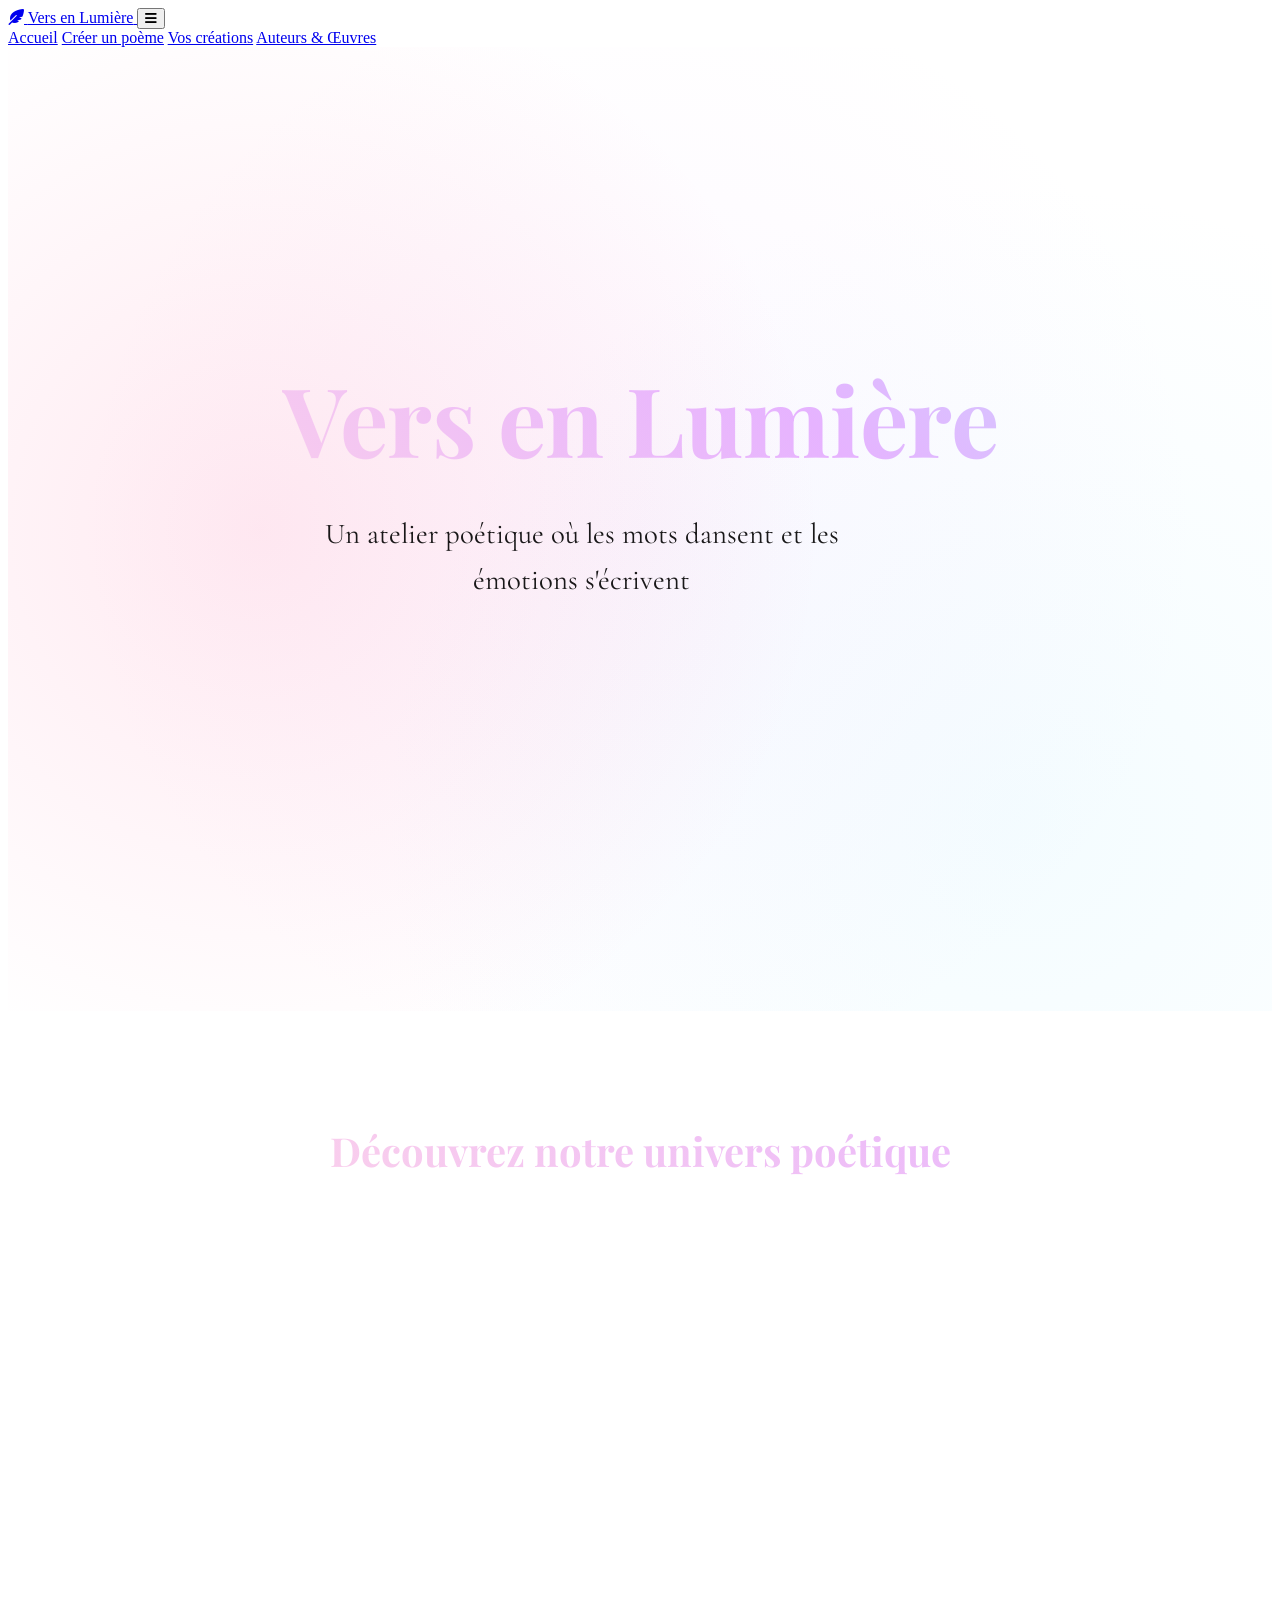
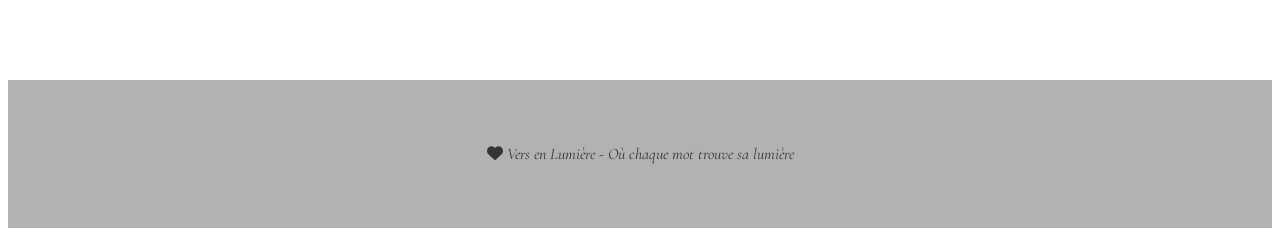
==== index/index.html @ 9b48770a "adding files" ====
<!DOCTYPE html>
<html lang="fr">
<head>
    <meta charset="UTF-8">
    <meta name="viewport" content="width=device-width, initial-scale=1.0">
    <title>Vers en Lumière - Atelier Poétique</title>
    <link rel="preconnect" href="https://fonts.googleapis.com">
    <link rel="preconnect" href="https://fonts.gstatic.com" crossorigin>
    <link href="https://fonts.googleapis.com/css2?family=Playfair+Display:wght@400;500;600;700&family=Cormorant+Garamond:ital,wght@0,400;0,600;1,400&family=Dancing+Script:wght@400;700&display=swap" rel="stylesheet">
    <link rel="stylesheet" href="css/style.css">
    <link rel="stylesheet" href="https://cdnjs.cloudflare.com/ajax/libs/font-awesome/6.4.0/css/all.min.css">
    <style>
        /* Styles spécifiques à la page d'accueil */
        .hero {
            min-height: 100vh;
            display: flex;
            flex-direction: column;
            justify-content: center;
            align-items: center;
            text-align: center;
            padding: 2rem;
            position: relative;
            overflow: hidden;
        }

        .hero::before {
            content: '';
            position: absolute;
            top: 0;
            left: 0;
            right: 0;
            bottom: 0;
            background: 
                radial-gradient(circle at 20% 50%, rgba(255, 107, 157, 0.15) 0%, transparent 50%),
                radial-gradient(circle at 80% 80%, rgba(179, 236, 255, 0.15) 0%, transparent 50%),
                radial-gradient(circle at 50% 50%, rgba(230, 179, 255, 0.1) 0%, transparent 70%);
            animation: heroPulse 8s ease-in-out infinite;
        }

        @keyframes heroPulse {
            0%, 100% { opacity: 0.8; transform: scale(1); }
            50% { opacity: 1; transform: scale(1.05); }
        }

        .hero-content {
            position: relative;
            z-index: 2;
            animation: fadeInUp 1.5s ease-out;
        }

        .title {
            font-family: 'Playfair Display', serif;
            font-size: clamp(3rem, 8vw, 6rem);
            background: linear-gradient(45deg, #ffd6e7, #e6b3ff, #b3ecff, #ffd6e7);
            background-size: 300% 300%;
            -webkit-background-clip: text;
            -webkit-text-fill-color: transparent;
            background-clip: text;
            margin-bottom: 1rem;
            animation: gradientShift 5s ease infinite, glow 3s ease-in-out infinite alternate;
        }

        @keyframes gradientShift {
            0% { background-position: 0% 50%; }
            50% { background-position: 100% 50%; }
            100% { background-position: 0% 50%; }
        }

        .subtitle {
            font-family: 'Cormorant Garamond', serif;
            font-size: clamp(1.2rem, 3vw, 1.8rem);
            margin-bottom: 3rem;
            opacity: 0.9;
            max-width: 600px;
            line-height: 1.6;
        }

        .hero-quote {
            font-family: 'Dancing Script', cursive;
            font-size: 1.5rem;
            color: #e6b3ff;
            margin-bottom: 3rem;
            opacity: 0;
            animation: fadeInUp 1s ease-out 0.5s forwards;
        }

        .hero-buttons {
            display: flex;
            gap: 2rem;
            flex-wrap: wrap;
            justify-content: center;
            opacity: 0;
            animation: fadeInUp 1s ease-out 1s forwards;
        }

        .btn {
            padding: 1rem 2.5rem;
            font-size: 1.1rem;
            border: none;
            border-radius: 50px;
            cursor: pointer;
            font-family: 'Cormorant Garamond', serif;
            font-weight: 600;
            transition: all 0.4s cubic-bezier(0.4, 0, 0.2, 1);
            position: relative;
            overflow: hidden;
            text-decoration: none;
            display: inline-block;
        }

        .btn::before {
            content: '';
            position: absolute;
            top: 0;
            left: -100%;
            width: 100%;
            height: 100%;
            background: linear-gradient(90deg, transparent, rgba(255,255,255,0.3), transparent);
            transition: left 0.6s;
        }

        .btn:hover::before {
            left: 100%;
        }

        .btn.primary {
            background: linear-gradient(45deg, #ff6b9d, #c44569);
            color: white;
            box-shadow: 0 10px 30px rgba(255,107,157,0.4);
        }

        .btn.primary:hover {
            transform: translateY(-3px) scale(1.05);
            box-shadow: 0 20px 40px rgba(255,107,157,0.6);
        }

        .btn.secondary {
            background: rgba(255,255,255,0.1);
            color: #f0e6f6;
            backdrop-filter: blur(10px);
            border: 1px solid rgba(255,255,255,0.2);
        }

        .btn.secondary:hover {
            background: rgba(255,255,255,0.2);
            transform: translateY(-3px);
        }

        /* Particules flottantes */
        .particles {
            position: fixed;
            top: 0;
            left: 0;
            width: 100%;
            height: 100%;
            pointer-events: none;
            z-index: 1;
        }

        .particle {
            position: absolute;
            width: 4px;
            height: 4px;
            background: rgba(255, 255, 255, 0.5);
            border-radius: 50%;
            animation: float 15s infinite;
        }

        @keyframes float {
            0%, 100% {
                transform: translateY(100vh) rotate(0deg);
                opacity: 0;
            }
            10% {
                opacity: 1;
            }
            90% {
                opacity: 1;
            }
            100% {
                transform: translateY(-100vh) rotate(720deg);
                opacity: 0;
            }
        }

        /* Section features */
        .features {
            padding: 5rem 2rem;
            max-width: 1200px;
            margin: 0 auto;
        }

        .features-title {
            text-align: center;
            font-family: 'Playfair Display', serif;
            font-size: 2.5rem;
            margin-bottom: 3rem;
            background: linear-gradient(45deg, #ffd6e7, #e6b3ff);
            -webkit-background-clip: text;
            -webkit-text-fill-color: transparent;
            background-clip: text;
        }

        .features-grid {
            display: grid;
            grid-template-columns: repeat(auto-fit, minmax(280px, 1fr));
            gap: 2rem;
        }

        .feature-card {
            background: rgba(255,255,255,0.05);
            backdrop-filter: blur(20px);
            border-radius: 20px;
            padding: 2.5rem;
            border: 1px solid rgba(255,255,255,0.1);
            transition: all 0.4s ease;
            text-align: center;
            cursor: pointer;
            text-decoration: none;
            color: inherit;
            display: block;
        }

        .feature-card:hover {
            transform: translateY(-10px);
            box-shadow: 0 20px 40px rgba(255,255,255,0.1);
            border-color: rgba(255, 214, 231, 0.3);
        }

        .feature-icon {
            font-size: 3rem;
            margin-bottom: 1.5rem;
            display: inline-block;
            animation: iconFloat 3s ease-in-out infinite;
        }

        @keyframes iconFloat {
            0%, 100% { transform: translateY(0); }
            50% { transform: translateY(-10px); }
        }

        .feature-card h3 {
            font-family: 'Playfair Display', serif;
            font-size: 1.5rem;
            margin-bottom: 1rem;
            color: #ffd6e7;
        }

        .feature-card p {
            opacity: 0.8;
            line-height: 1.6;
        }

        /* Footer */
        footer {
            text-align: center;
            padding: 3rem 2rem;
            background: rgba(0,0,0,0.3);
            margin-top: 3rem;
        }

        footer p {
            opacity: 0.7;
            font-style: italic;
            font-family: 'Cormorant Garamond', serif;
        }

        /* Responsive */
        @media (max-width: 768px) {
            .hero-buttons {
                flex-direction: column;
                align-items: center;
            }
            
            .btn {
                width: 100%;
                max-width: 300px;
            }
        }
    </style>
</head>
<body>
    <!-- Particules d'ambiance -->
    <div class="particles" id="particles"></div>

    <!-- Navigation -->
    <nav class="navbar">
        <div class="nav-container">
            <a href="index.html" class="logo">
                <i class="fas fa-feather-alt"></i>
                <span>Vers en Lumière</span>
            </a>
            <button class="nav-toggle" onclick="toggleNav()">
                <i class="fas fa-bars"></i>
            </button>
            <div class="nav-links" id="navLinks">
                <a href="index.html" class="nav-link active">Accueil</a>
                <a href="pages/creation.html" class="nav-link">Créer un poème</a>
                <a href="pages/vos-creations.html" class="nav-link">Vos créations</a>
                <a href="pages/auteurs.html" class="nav-link">Auteurs & Œuvres</a>
            </div>
        </div>
    </nav>

    <!-- Hero Section -->
    <section class="hero">
        <div class="hero-content">
            <h1 class="title">Vers en Lumière</h1>
            <p class="subtitle">Un atelier poétique où les mots dansent et les émotions s'écrivent</p>
            <p class="hero-quote">"La poésie est la vie même, elle n'est pas quelque chose de séparé."</p>
            <div class="hero-buttons">
                <a href="pages/creation.html" class="btn primary">
                    <i class="fas fa-pen-fancy"></i> Commencer à écrire
                </a>
                <a href="pages/auteurs.html" class="btn secondary">
                    <i class="fas fa-book-open"></i> Explorer les classiques
                </a>
            </div>
        </div>
    </section>

    <!-- Features Section -->
    <section class="features">
        <h2 class="features-title">Découvrez notre univers poétique</h2>
        <div class="features-grid">
            <a href="pages/creation.html" class="feature-card">
                <div class="feature-icon">✍️</div>
                <h3>Créer</h3>
                <p>Donnez vie à vos émotions à travers des vers uniques. Notre espace d'écriture vous accompagne dans votre création.</p>
            </a>
            <a href="pages/vos-creations.html" class="feature-card">
                <div class="feature-icon">📚</div>
                <h3>Collectionner</h3>
                <p>Retrouvez toutes vos œuvres dans votre bibliothèque personnelle. Relisez, modifiez et partagez vos poèmes.</p>
            </a>
            <a href="pages/auteurs.html" class="feature-card">
                <div class="feature-icon">🎭</div>
                <h3>Inspirer</h3>
                <p>Plongez dans l'univers des grands auteurs classiques. Rimbaud, Baudelaire, Hugo et bien d'autres vous attendent.</p>
            </a>
        </div>
    </section>

    <!-- Footer -->
    <footer>
        <p><i class="fas fa-heart"></i> Vers en Lumière - Où chaque mot trouve sa lumière</p>
    </footer>

    <script src="js/main.js"></script>
    <script>
        // Animation des particules
        function createParticles() {
            const container = document.getElementById('particles');
            const particleCount = 30;
            
            for (let i = 0; i < particleCount; i++) {
                const particle = document.createElement('div');
                particle.className = 'particle';
                particle.style.left = Math.random() * 100 + '%';
                particle.style.animationDelay = Math.random() * 15 + 's';
                particle.style.animationDuration = (Math.random() * 10 + 10) + 's';
                particle.style.width = particle.style.height = (Math.random() * 4 + 2) + 'px';
                particle.style.opacity = Math.random() * 0.5 + 0.2;
                container.appendChild(particle);
            }
        }

        // Animation d'entrée des cartes
        function animateCards() {
            const cards = document.querySelectorAll('.feature-card');
            const observer = new IntersectionObserver((entries) => {
                entries.forEach((entry, index) => {
                    if (entry.isIntersecting) {
                        setTimeout(() => {
                            entry.target.style.opacity = '1';
                            entry.target.style.transform = 'translateY(0)';
                        }, index * 200);
                    }
                });
            }, { threshold: 0.1 });

            cards.forEach(card => {
                card.style.opacity = '0';
                card.style.transform = 'translateY(30px)';
                card.style.transition = 'all 0.6s ease';
                observer.observe(card);
            });
        }

        // Initialisation
        document.addEventListener('DOMContentLoaded', function() {
            createParticles();
            animateCards();
        });
    </script>
</body>
</html>
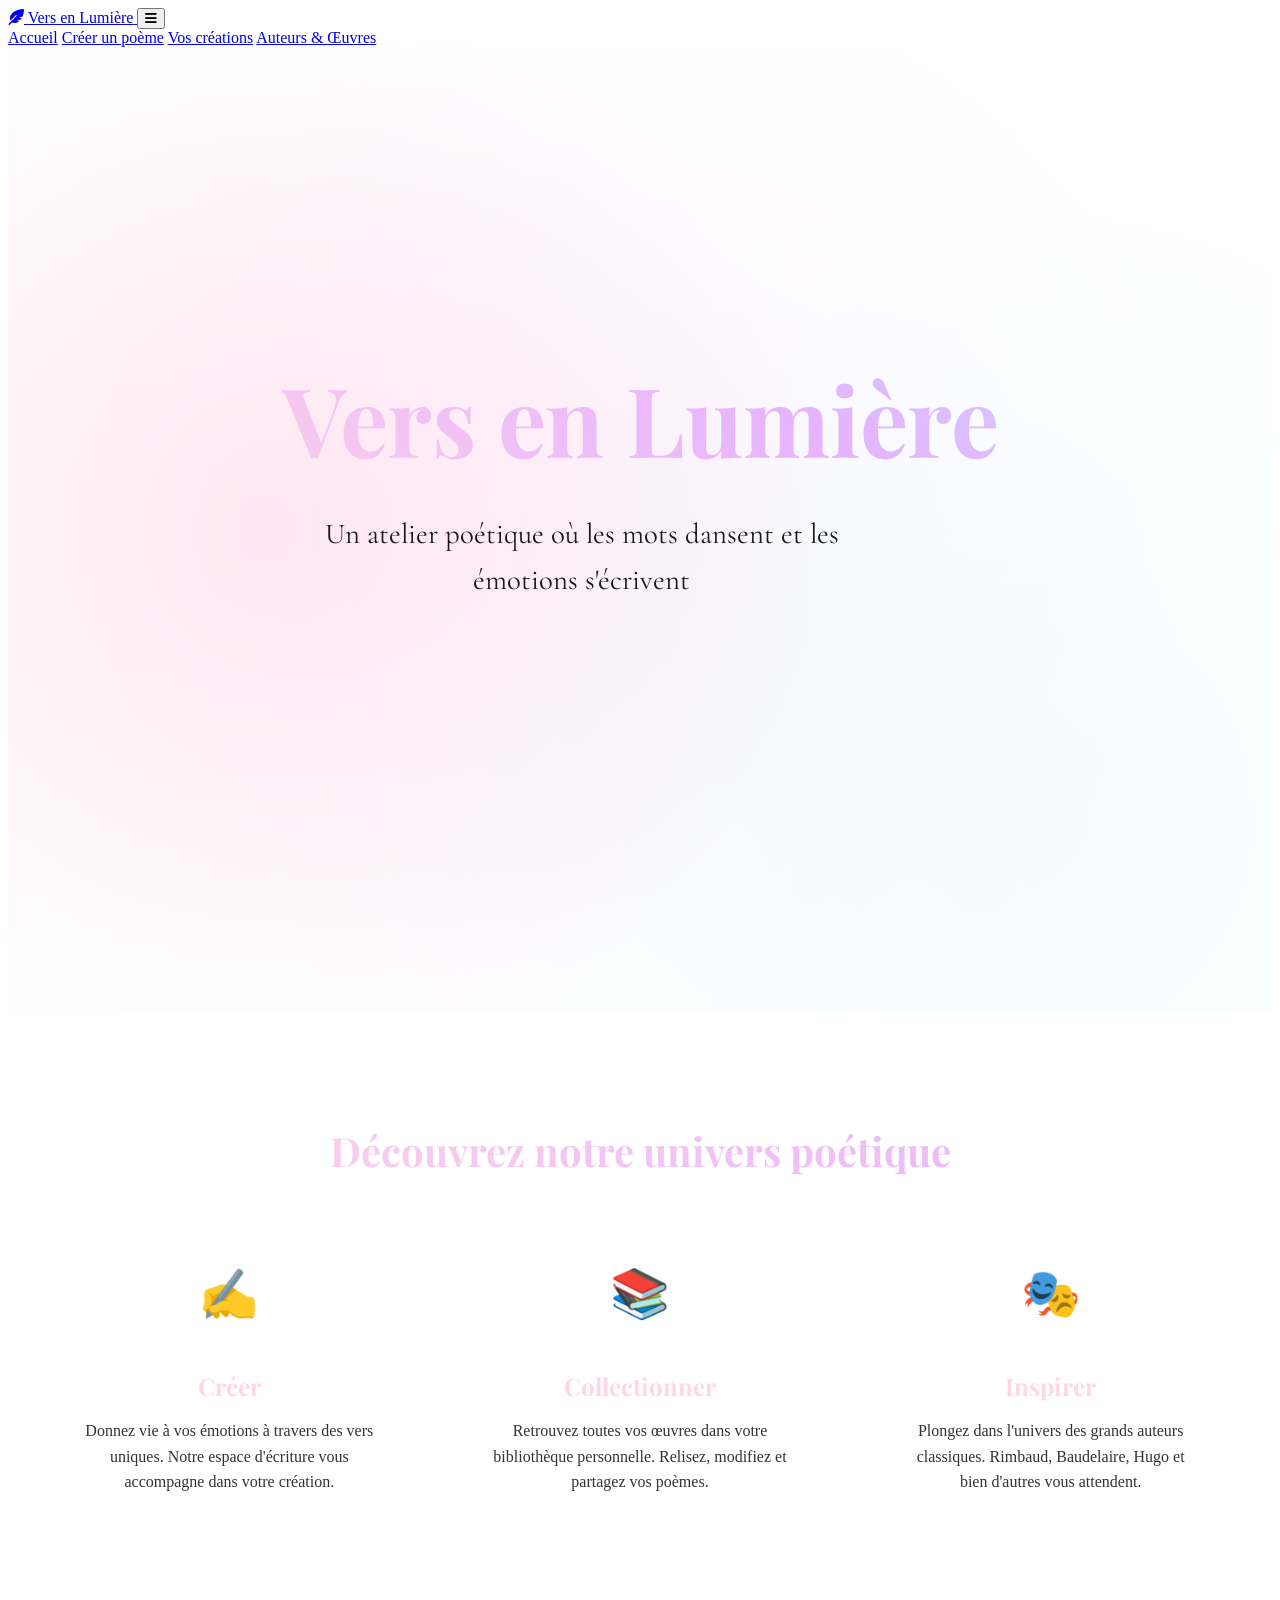
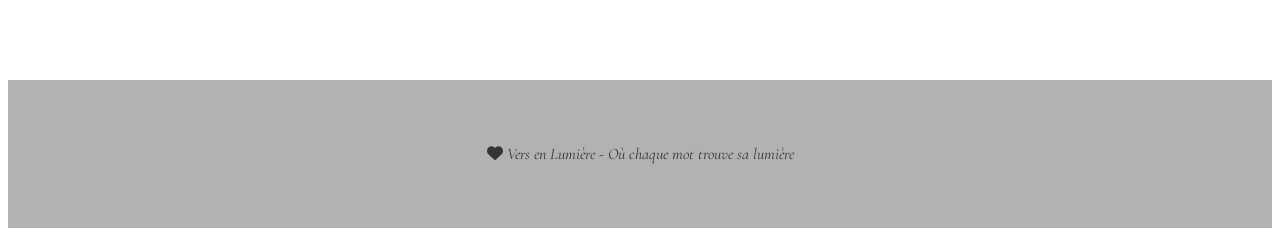
==== commit 408f3d32: "adjusting nav link to the right directory" ====
--- a/index/index.html
+++ b/index/index.html
@@ -295,9 +295,9 @@
             </button>
             <div class="nav-links" id="navLinks">
                 <a href="index.html" class="nav-link active">Accueil</a>
-                <a href="pages/creation.html" class="nav-link">Créer un poème</a>
-                <a href="pages/vos-creations.html" class="nav-link">Vos créations</a>
-                <a href="pages/auteurs.html" class="nav-link">Auteurs & Œuvres</a>
+                <a href="page/creation.html" class="nav-link">Créer un poème</a>
+                <a href="page/vos-creations.html" class="nav-link">Vos créations</a>
+                <a href="page/auteurs.html" class="nav-link">Auteurs & Œuvres</a>
             </div>
         </div>
     </nav>
